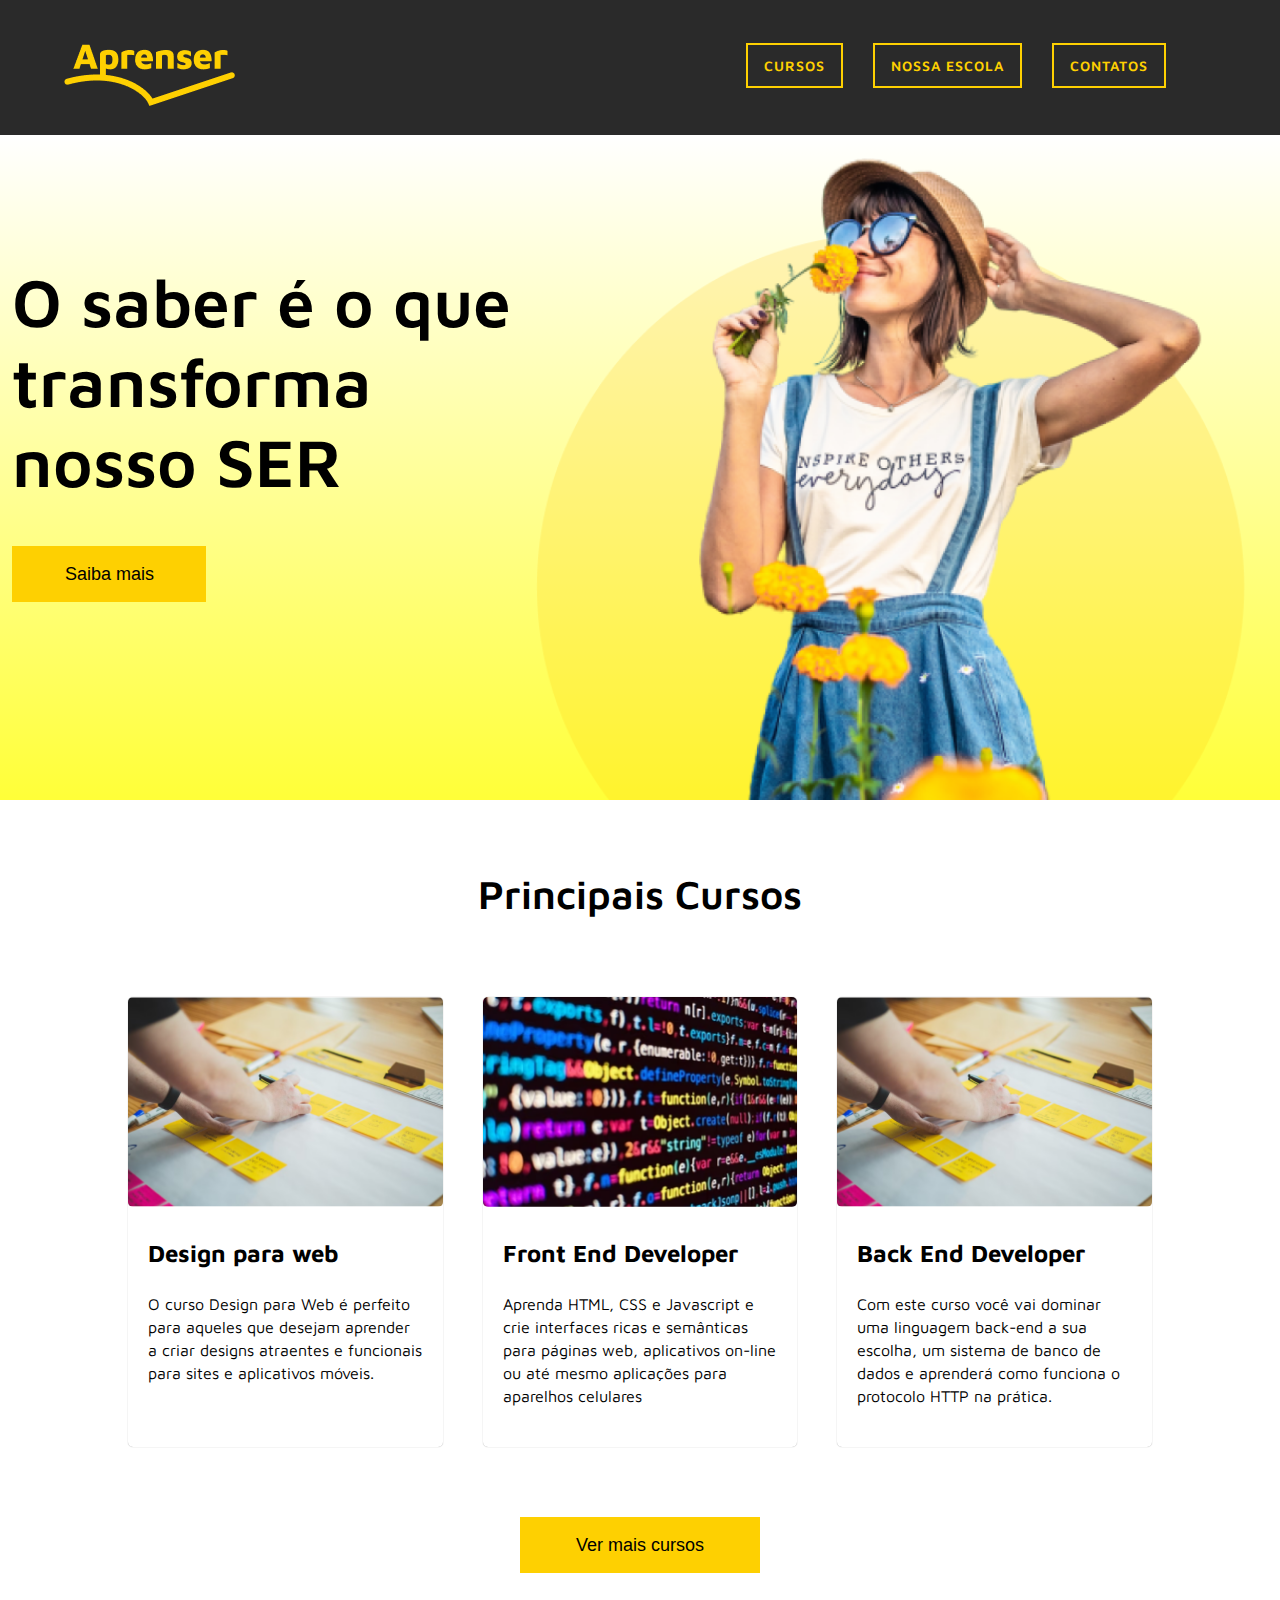
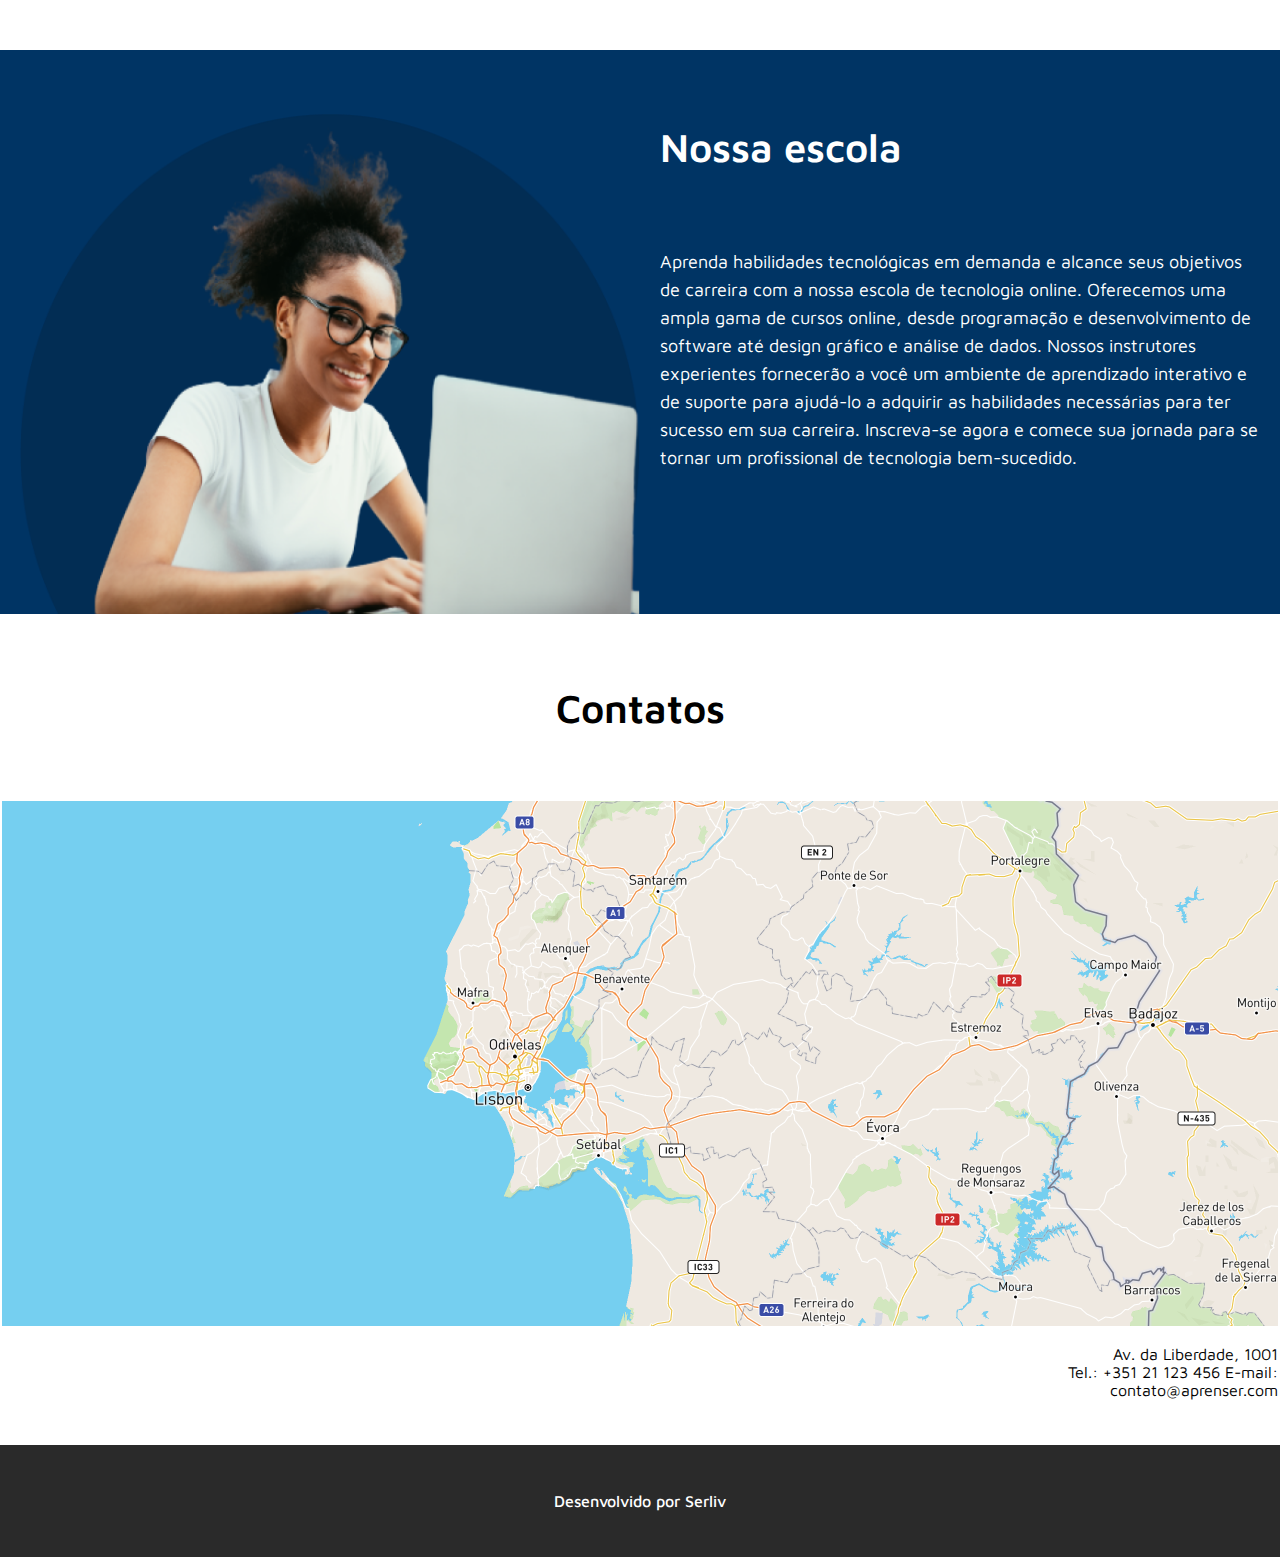
==== Aprenser/src/index.html @ c4a549ed "Projeto Aprenser" ====
<!DOCTYPE html>
<html lang="en">
<head>
  <meta charset="UTF-8">
  <meta name="viewport" content="width=device-width, initial-scale=1.0">
  <title>Aprenser</title>
  <link rel="stylesheet" href="./styles/styles.css">
</head>
<body>
  <main>
    <header class="header">
      <div class="header-content">
        <div class="header-content__img">
          <img src="./image/logoAprenser.png" alt="">
        </div>
        <nav class="header-content__nav">
          <ul>
            <li>Cursos</li>
            <li>Nossa Escola</li>
            <li>Contatos</li>
          </ul>
        </nav>
      </div>
    </header>
    <section class="main-container">
      <article class="main-container__header">
        <div class="main-container__header__title">
          <h1>O saber é o que <br> transforma <br> nosso SER</h1>
          <button>Saiba mais</button>
        </div>
        <img src="./image/HeroImage.png" alt="">
      </article>
    
      <article class="main-container__middle">
        <h2>Principais Cursos</h2>
        <div class="main-container__middle__items">
          <div class="main-container__middle__items__item">
            <img src="./image/curso-design.png" alt="">
            <div>
              <span>Design para web</span>
              <p>O curso Design para Web é perfeito para aqueles que desejam aprender a criar designs atraentes e funcionais
                para sites e
                aplicativos móveis.</p>
            </div>
          </div>
          <div class="main-container__middle__items__item">
            <img src="./image/curso-design-1.png" alt="">
            <div>
              <span>Front End Developer</span>
              <p>Aprenda HTML, CSS e Javascript e crie interfaces ricas e semânticas para páginas web, aplicativos on-line ou
                até mesmo
                aplicações para aparelhos celulares</p>
            </div>
          </div>
          <div class="main-container__middle__items__item">
            <img src="./image/curso-design.png" alt="">
            <div>
              <span>Back End Developer</span>
              <p>Com este curso você vai dominar uma linguagem back-end a sua escolha, um sistema de banco de dados e aprenderá
                como
                funciona o protocolo HTTP na prática.</p>
            </div>
          </div>
        </div>
        <div class="main-container__middle__button">
          <button>Ver mais cursos</button>
        </div>
      </article>
    
      <article class="main-container__bttmiddle">
        <div class="main-container__bttmiddle__content">
          <img src="./image/nossa-escola.png" alt="">
          <div>
            <h2>Nossa escola</h2>
            <p>Aprenda habilidades tecnológicas em demanda e alcance seus objetivos de carreira com a nossa escola de
              tecnologia
              online. Oferecemos uma ampla gama de cursos online, desde programação e desenvolvimento de software até design
              gráfico e
              análise de dados. Nossos instrutores experientes fornecerão a você um ambiente de aprendizado interativo e de
              suporte
              para ajudá-lo a adquirir as habilidades necessárias para ter sucesso em sua carreira. Inscreva-se agora e comece
              sua
              jornada para se tornar um profissional de tecnologia bem-sucedido.</p>
          </div>
        </div>
      </article>

      <article class="main-container__footermap">
        <h2>Contatos</h2>
        <div>
          <img src="./image//map.png" alt="">
          <p>Av. da Liberdade, 1001 <br> Tel.: +351 21 123 456 E-mail: contato@aprenser.com</p>
        </div>
        
      </article>
    </section>
  <footer class="footer">
    <span>Desenvolvido por Serliv</span>
  </footer>
</main>
</body>
</html>
---- Aprenser/src/styles/styles.css ----
@import url('https://fonts.googleapis.com/css2?family=Maven+Pro:wght@400..900&display=swap');

:root {
  --colorItens: #FED001;
  --colorSections: #2A2A2A;
}
body {
  font-family: "Maven Pro", sans-serif;
  font-style: normal;
  margin: 0;
}

h1,
h2,
h3,
h4,
li,
p,
span {
  user-select: none;
}


.header {
  background-color: var(--colorSections);
  width: 100%;
  height: 135px;
  display: flex;
  justify-content: center;
  align-items: center;
}

.header-content {
  display: flex;
  width: 90%;
  justify-content: space-between;
}

.header-content__nav {
  margin-right: 50px;
}

.header-content__nav ul {
  display: flex;
  gap: 30px;
  list-style: none;
  padding: 0;
  color: var(--colorItens);
}

.header-content__nav ul li {
  font-size: 14px;
  text-transform: uppercase;
  border: 2px solid;
  padding: 12px 16px;
  font-weight: 600;
  letter-spacing: 1px;
  cursor: pointer;
  user-select: none;
}

.main-container__header {
  width: 100%;
  height: 665px;
  display: flex;
  justify-content: space-around;
  background: linear-gradient(180deg, #FFFFFF 0%, #FFFF38 100%);
}
.main-container__header__title {
  margin-top: 80px;
}
.main-container__header__title h1 {
  font-size: 68px;
  font-weight: 600;
}

.main-container__header__title button {
  width: 194px;
  height: 56px;
  font-family: Roboto, sans-serif;
  font-size: 18px;
  border: 0px;
  cursor: pointer;
  background-color: var(--colorItens);
}

.main-container__middle {
  display: flex;
  flex-direction: column;
  align-items: center;
  width: 100%;
  height: 850px;
}

.main-container__middle h2 {
  font-size: 40px;
  font-weight: 600;
  font-style: normal;
  margin-top: 70px;
  margin-bottom: 80px;
}

.main-container__middle__items {
  display: flex;
  width: 80%;
  justify-content: center;
  gap: 40px;
}

.main-container__middle__items__item {
  display: flex;
  flex-direction: column;
  background-color: white;
  width: 400px;
  height: 450px;
  border-radius: 5px;
  box-shadow: 0px 0px 1px rgba(0, 0, 0,0.4);
}

.main-container__middle__items__item img { 
  width: 100%;
  height: 210px;
  border-radius: 5px;
  object-fit: cover;
}

.main-container__middle__items__item div { 
  display: flex;
  flex-direction: column;
  padding: 20px;
  margin-top: 12px;
}

.main-container__middle__items__item div span {
  font-size: 24px;
  font-weight: 700;
  margin-bottom: 10px;
}

.main-container__middle__items__item div p {
  font-size: 16px;
  font-weight: normal;
  line-height: 23px;

}


.main-container__middle__button button {
  margin-top: 70px;
  width: 240px;
  height: 56px;
  font-size: 18px;
  font-weight: 800px;
  border: 0px;
  background-color: var(--colorItens);
  cursor: pointer;
}

.main-container__bttmiddle__content {
  width: 100%;
  height: 564px;
  display: flex;
  background-color: #003464;
  justify-content: space-evenly;
}

.main-container__bttmiddle__content img {
  margin-top: auto;
  width: 620px;
  height: 500px;
}


.main-container__bttmiddle__content div {
  display: flex;
  flex-direction: column;
  width: 600px;
  margin-top: 40px;
  color: #fff;
}

.main-container__bttmiddle__content div h2 {
  font-size: 40px;
  font-weight: 600;
  margin-bottom: 60px;

}

.main-container__bttmiddle__content div p {
  font-size: 18px;
  line-height: 28px;
}

.main-container__footermap {
  display: flex;
  flex-direction: column;
  align-items: center;
  margin-bottom: 30px;
}

.main-container__footermap h2 {
  font-size: 40px;
  font-weight: 600;
  margin-top: 70px;
  margin-bottom: 70px;

}

.main-container__footermap p {
  margin-left: auto;
  width: 220px;
  text-align: end;
}

.footer {
  width: 100%;
  display: flex;
  justify-content: center;
  align-items: center;
  height: 112px;
  background-color: var(--colorSections);
  color: #fff;
  font-size: 16px;
  font-weight: 500;
}
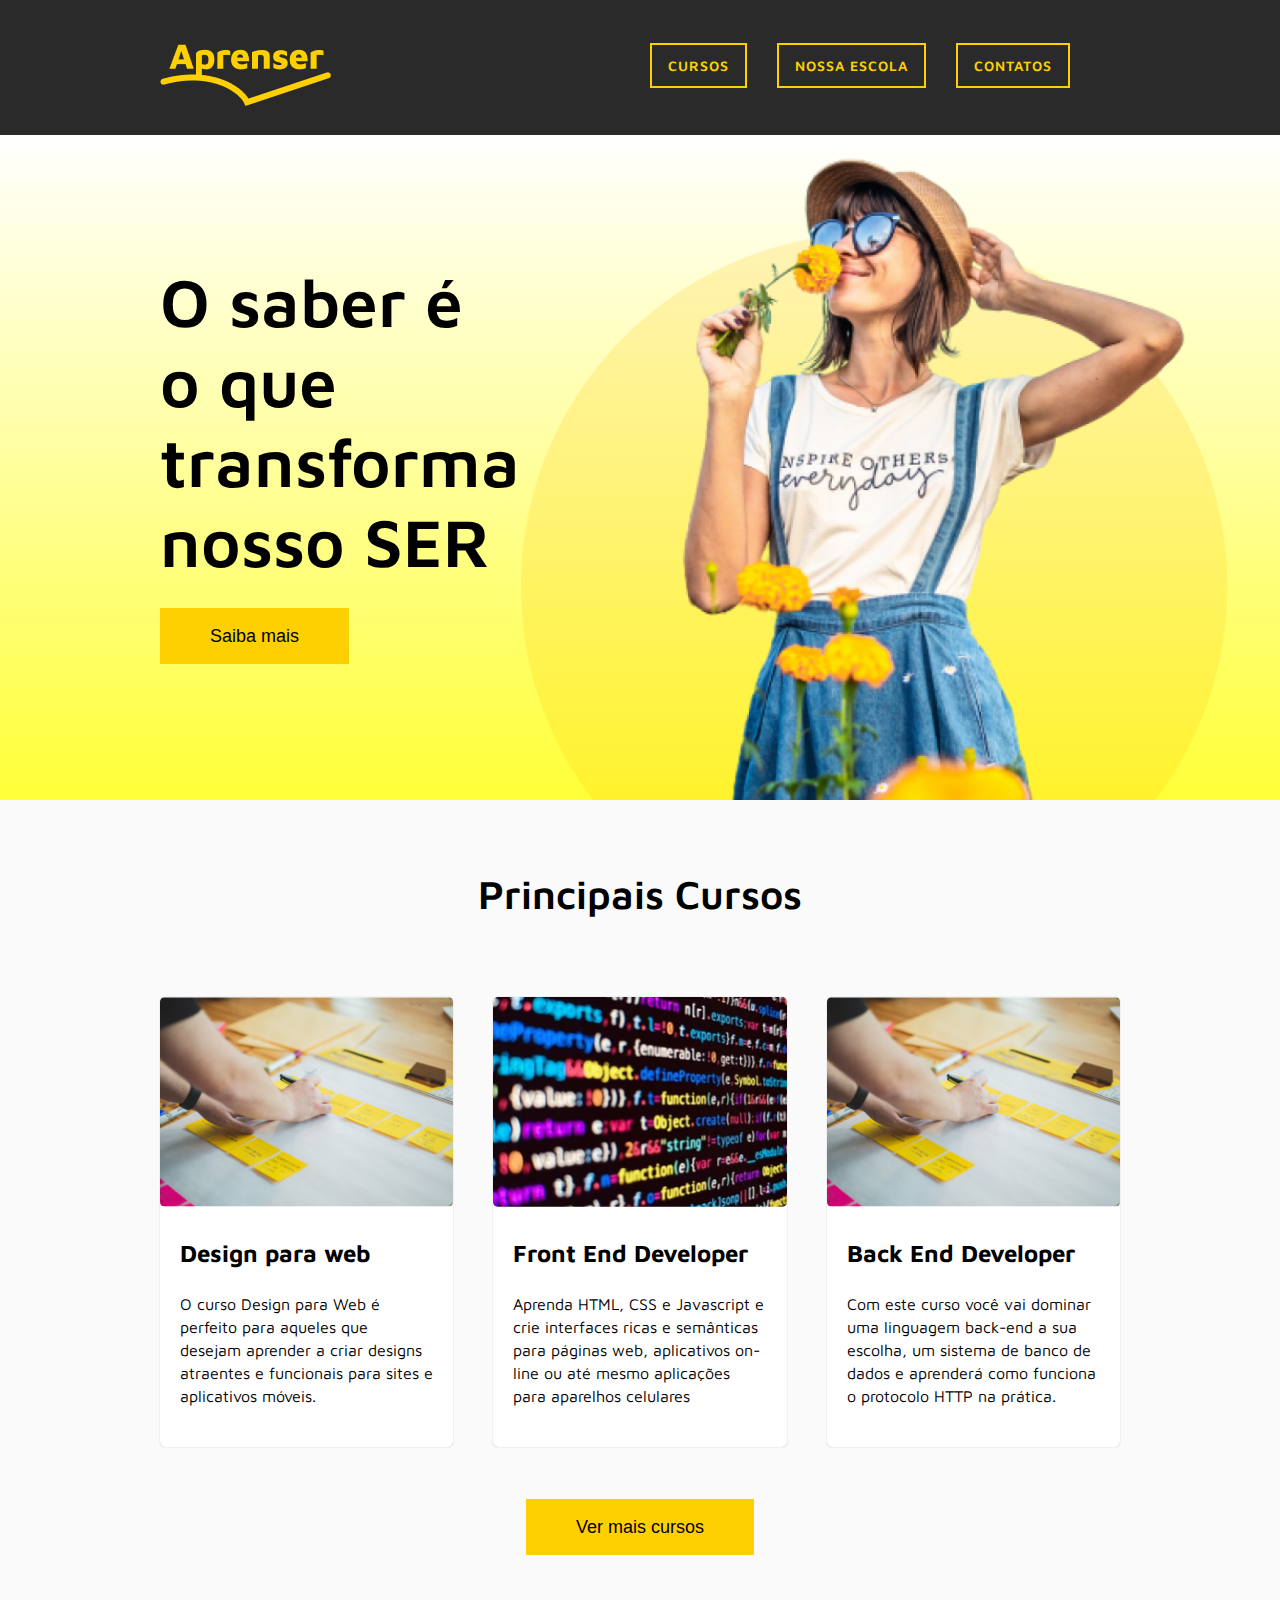
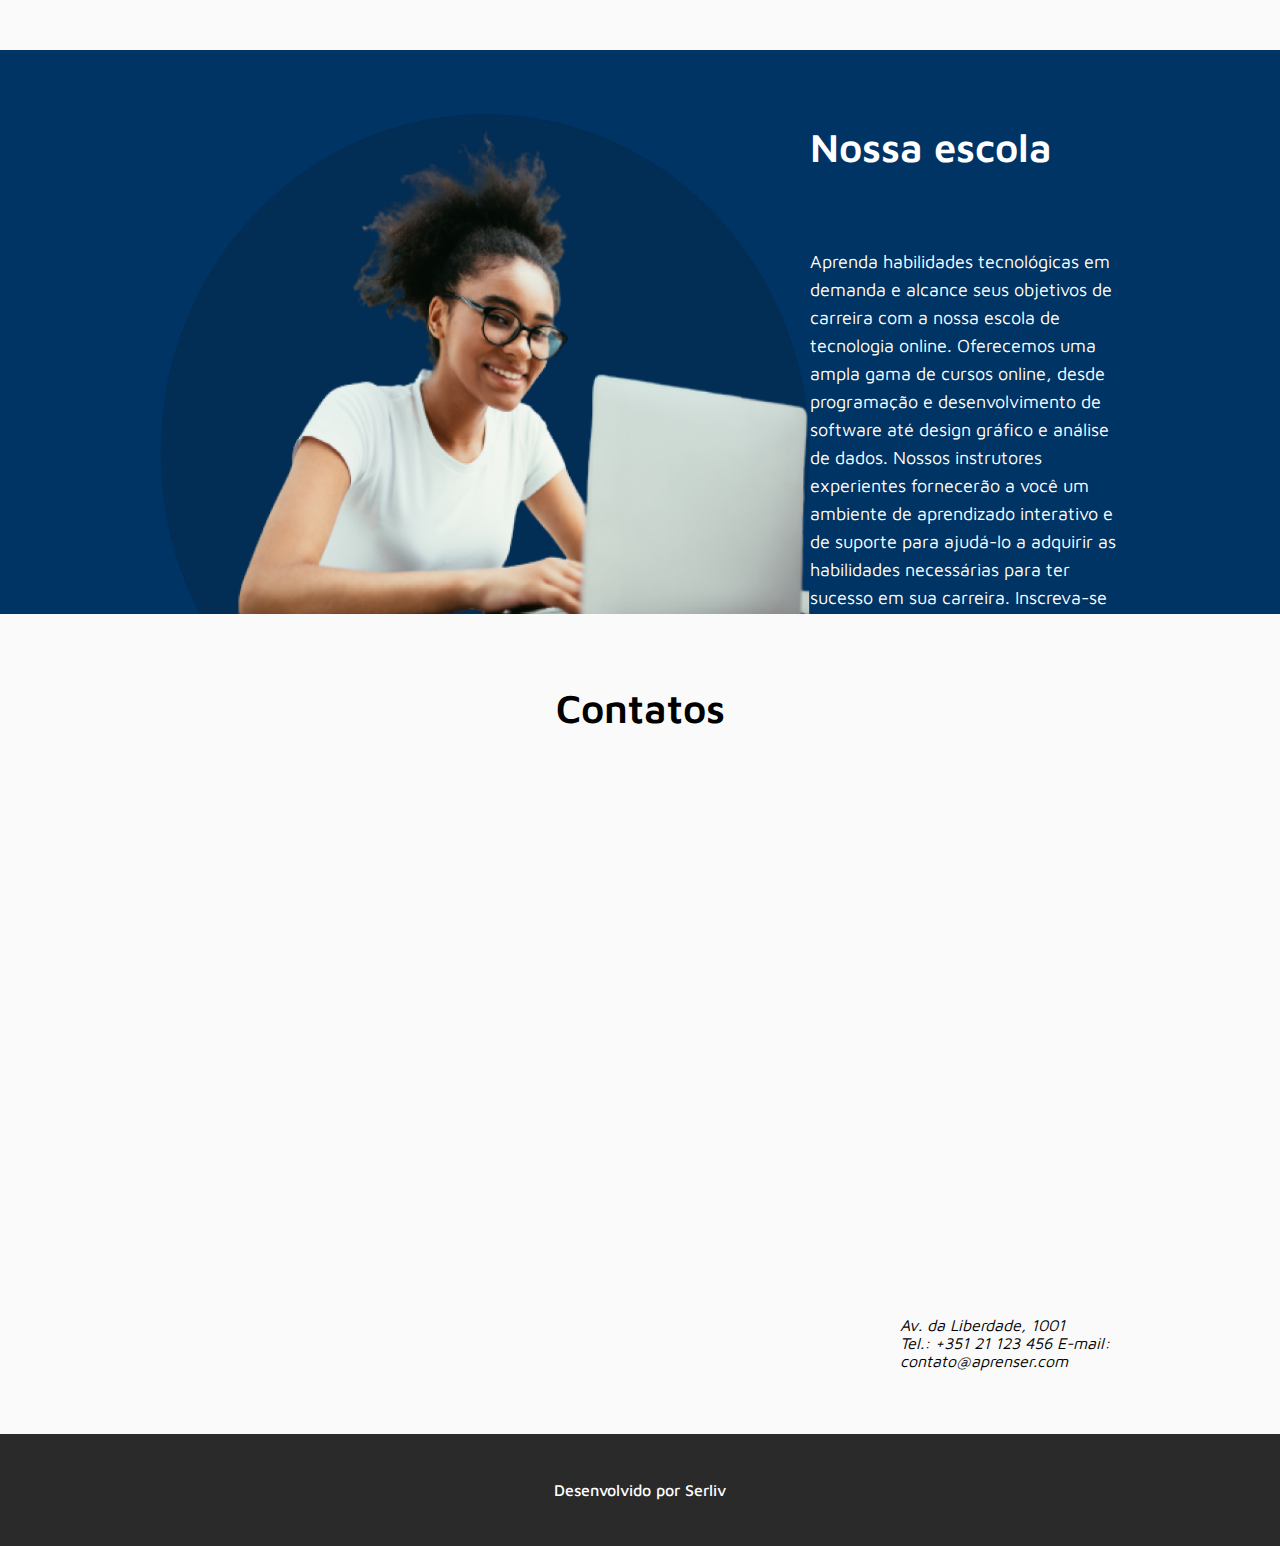
==== commit 9b56dd93: "fix projects" ====
--- a/Aprenser/src/index.html
+++ b/Aprenser/src/index.html
@@ -7,96 +7,99 @@
   <link rel="stylesheet" href="./styles/styles.css">
 </head>
 <body>
-  <main>
-    <header class="header">
-      <div class="header-content">
-        <div class="header-content__img">
-          <img src="./image/logoAprenser.png" alt="">
-        </div>
-        <nav class="header-content__nav">
-          <ul>
-            <li>Cursos</li>
-            <li>Nossa Escola</li>
-            <li>Contatos</li>
-          </ul>
-        </nav>
+  <header class="header container-fixed">
+    <div class="header-content">
+      <div class="header-content__img">
+        <img src="./image/logoAprenser.png" alt="">
       </div>
-    </header>
-    <section class="main-container">
-      <article class="main-container__header">
+      <nav class="header-content__nav">
+        <ul>
+          <li> <a href="#cursos">Cursos</a></li>
+          <li> <a href="#escola">Nossa Escola</a></li>
+          <li> <a href="#contatos">Contatos</a></li>
+        </ul>
+      </nav>
+    </div>
+  </header>
+  <main class="main-container">
+    <section class="main-container__header">
+      <div class="main-container__header__content">
         <div class="main-container__header__title">
           <h1>O saber é o que <br> transforma <br> nosso SER</h1>
-          <button>Saiba mais</button>
+          <a href="" class="btn">Saiba mais</a>
         </div>
         <img src="./image/HeroImage.png" alt="">
-      </article>
-    
-      <article class="main-container__middle">
-        <h2>Principais Cursos</h2>
-        <div class="main-container__middle__items">
-          <div class="main-container__middle__items__item">
-            <img src="./image/curso-design.png" alt="">
-            <div>
-              <span>Design para web</span>
-              <p>O curso Design para Web é perfeito para aqueles que desejam aprender a criar designs atraentes e funcionais
-                para sites e
-                aplicativos móveis.</p>
-            </div>
-          </div>
-          <div class="main-container__middle__items__item">
-            <img src="./image/curso-design-1.png" alt="">
-            <div>
-              <span>Front End Developer</span>
-              <p>Aprenda HTML, CSS e Javascript e crie interfaces ricas e semânticas para páginas web, aplicativos on-line ou
-                até mesmo
-                aplicações para aparelhos celulares</p>
-            </div>
-          </div>
-          <div class="main-container__middle__items__item">
-            <img src="./image/curso-design.png" alt="">
-            <div>
-              <span>Back End Developer</span>
-              <p>Com este curso você vai dominar uma linguagem back-end a sua escolha, um sistema de banco de dados e aprenderá
-                como
-                funciona o protocolo HTTP na prática.</p>
-            </div>
+      </div>
+    </section>
+  
+    <section id="cursos" class="main-container__middle">
+      <h2>Principais Cursos</h2>
+      <div class="main-container__middle__items">
+        <div class="main-container__middle__items__item">
+          <img src="./image/curso-design.png" alt="">
+          <div>
+            <span>Design para web</span>
+            <p>O curso Design para Web é perfeito para aqueles que desejam aprender a criar designs atraentes e funcionais
+              para sites e
+              aplicativos móveis.</p>
           </div>
         </div>
-        <div class="main-container__middle__button">
-          <button>Ver mais cursos</button>
-        </div>
-      </article>
-    
-      <article class="main-container__bttmiddle">
-        <div class="main-container__bttmiddle__content">
-          <img src="./image/nossa-escola.png" alt="">
+        <div class="main-container__middle__items__item">
+          <img src="./image/curso-design-1.png" alt="">
           <div>
-            <h2>Nossa escola</h2>
-            <p>Aprenda habilidades tecnológicas em demanda e alcance seus objetivos de carreira com a nossa escola de
-              tecnologia
-              online. Oferecemos uma ampla gama de cursos online, desde programação e desenvolvimento de software até design
-              gráfico e
-              análise de dados. Nossos instrutores experientes fornecerão a você um ambiente de aprendizado interativo e de
-              suporte
-              para ajudá-lo a adquirir as habilidades necessárias para ter sucesso em sua carreira. Inscreva-se agora e comece
-              sua
-              jornada para se tornar um profissional de tecnologia bem-sucedido.</p>
+            <span>Front End Developer</span>
+            <p>Aprenda HTML, CSS e Javascript e crie interfaces ricas e semânticas para páginas web, aplicativos on-line ou
+              até mesmo
+              aplicações para aparelhos celulares</p>
           </div>
         </div>
-      </article>
+        <div class="main-container__middle__items__item">
+          <img src="./image/curso-design.png" alt="">
+          <div>
+            <span>Back End Developer</span>
+            <p>Com este curso você vai dominar uma linguagem back-end a sua escolha, um sistema de banco de dados e aprenderá
+              como
+              funciona o protocolo HTTP na prática.</p>
+          </div>
+        </div>
+      </div>
+      <div class="main-container__middle__button">
+        <a href="" class="btn">Ver mais cursos</a>
+      </div>
+    </section>
+  
+    <section id="escola" class="main-container__bttmiddle">
+      <div class="main-container__bttmiddle__content">
+        <img src="./image/nossa-escola.png" alt="">
+        <div>
+          <h2>Nossa escola</h2>
+          <p>Aprenda habilidades tecnológicas em demanda e alcance seus objetivos de carreira com a nossa escola de
+            tecnologia
+            online. Oferecemos uma ampla gama de cursos online, desde programação e desenvolvimento de software até design
+            gráfico e
+            análise de dados. Nossos instrutores experientes fornecerão a você um ambiente de aprendizado interativo e de
+            suporte
+            para ajudá-lo a adquirir as habilidades necessárias para ter sucesso em sua carreira. Inscreva-se agora e comece
+            sua
+            jornada para se tornar um profissional de tecnologia bem-sucedido.</p>
+        </div>
+      </div>
+    </section>
 
-      <article class="main-container__footermap">
+    <section  id="contatos" class="main-container__footermap">
+      <div class="main-container__footermap__content"> 
         <h2>Contatos</h2>
-        <div>
-          <img src="./image//map.png" alt="">
-          <p>Av. da Liberdade, 1001 <br> Tel.: +351 21 123 456 E-mail: contato@aprenser.com</p>
-        </div>
-        
-      </article>
+        <iframe
+          src="https://www.google.com/maps/embed?pb=!1m14!1m12!1m3!1d58515.12413403805!2d-46.679680732956754!3d-23.56142974991786!2m3!1f0!2f0!3f0!3m2!1i1024!2i768!4f13.1!5e0!3m2!1spt-BR!2sbr!4v1726087506452!5m2!1spt-BR!2sbr"
+          width="100%" height="500" style="border:0;" allowfullscreen="" loading="lazy"
+          referrerpolicy="no-referrer-when-downgrade"></iframe>
+        <address>Av. da Liberdade, 1001 <br> Tel.: +351 21 123 456 E-mail: contato@aprenser.com</address>
+      </div>        
     </section>
+  </main>
   <footer class="footer">
     <span>Desenvolvido por Serliv</span>
   </footer>
-</main>
+
 </body>
 </html>--- a/Aprenser/src/styles/styles.css
+++ b/Aprenser/src/styles/styles.css
@@ -30,9 +30,19 @@
   align-items: center;
 }
 
+.container-fixed {
+  position: sticky;
+  width: 100%;
+  top: 0;
+  left: 0;
+}
+
+.main-container {
+  margin: 0;
+}
 .header-content {
   display: flex;
-  width: 90%;
+  width: 75%;
   justify-content: space-between;
 }
 
@@ -59,13 +69,32 @@
   user-select: none;
 }
 
+.header-content__nav ul li a{
+  color: var(--colorItens);
+  text-decoration: none;
+}
+
+.main-container {
+  width: 100%;
+  display: flex;
+  flex-direction: column;
+  align-items: center;
+}
+
 .main-container__header {
   width: 100%;
+  display: flex;
+  justify-content: center;
+  background-image: linear-gradient(180deg, #FFFFFF 0%, #FFFF38 100%);
+}
+
+.main-container__header__content {
   height: 665px;
   display: flex;
-  justify-content: space-around;
-  background: linear-gradient(180deg, #FFFFFF 0%, #FFFF38 100%);
-}
+  justify-content: space-between;
+  width: 75%;
+}
+
 .main-container__header__title {
   margin-top: 80px;
 }
@@ -74,13 +103,14 @@
   font-weight: 600;
 }
 
-.main-container__header__title button {
-  width: 194px;
-  height: 56px;
+.btn {
+  padding: 18px 50px;
   font-family: Roboto, sans-serif;
   font-size: 18px;
   border: 0px;
   cursor: pointer;
+  color: #000;
+  text-decoration: none;
   background-color: var(--colorItens);
 }
 
@@ -89,6 +119,7 @@
   flex-direction: column;
   align-items: center;
   width: 100%;
+  background-color: #fafafa;
   height: 850px;
 }
 
@@ -102,7 +133,7 @@
 
 .main-container__middle__items {
   display: flex;
-  width: 80%;
+  width: 75%;
   justify-content: center;
   gap: 40px;
 }
@@ -145,28 +176,27 @@
 }
 
 
-.main-container__middle__button button {
+.main-container__middle__button {
   margin-top: 70px;
-  width: 240px;
-  height: 56px;
-  font-size: 18px;
-  font-weight: 800px;
-  border: 0px;
-  background-color: var(--colorItens);
-  cursor: pointer;
-}
-
+}
+
+.main-container__bttmiddle {
+  width: 100%;
+  display: flex;
+  justify-content: center;
+  background-color: #003464;
+}
 .main-container__bttmiddle__content {
-  width: 100%;
+  width: 75%;
   height: 564px;
   display: flex;
-  background-color: #003464;
-  justify-content: space-evenly;
+
+  justify-content: space-between;
 }
 
 .main-container__bttmiddle__content img {
   margin-top: auto;
-  width: 620px;
+  width: 650px;
   height: 500px;
 }
 
@@ -192,10 +222,18 @@
 }
 
 .main-container__footermap {
-  display: flex;
-  flex-direction: column;
-  align-items: center;
-  margin-bottom: 30px;
+  width: 100%;
+  display: flex;
+  justify-content: center;
+  background-color: #fafafa;
+  padding-bottom: 6cap;
+}
+
+.main-container__footermap__content {
+  display: flex;
+  width: 75%;
+  flex-direction: column;
+  align-items: center;
 }
 
 .main-container__footermap h2 {
@@ -206,10 +244,10 @@
 
 }
 
-.main-container__footermap p {
+.main-container__footermap address {
   margin-left: auto;
   width: 220px;
-  text-align: end;
+  margin-top: 15px;
 }
 
 .footer {
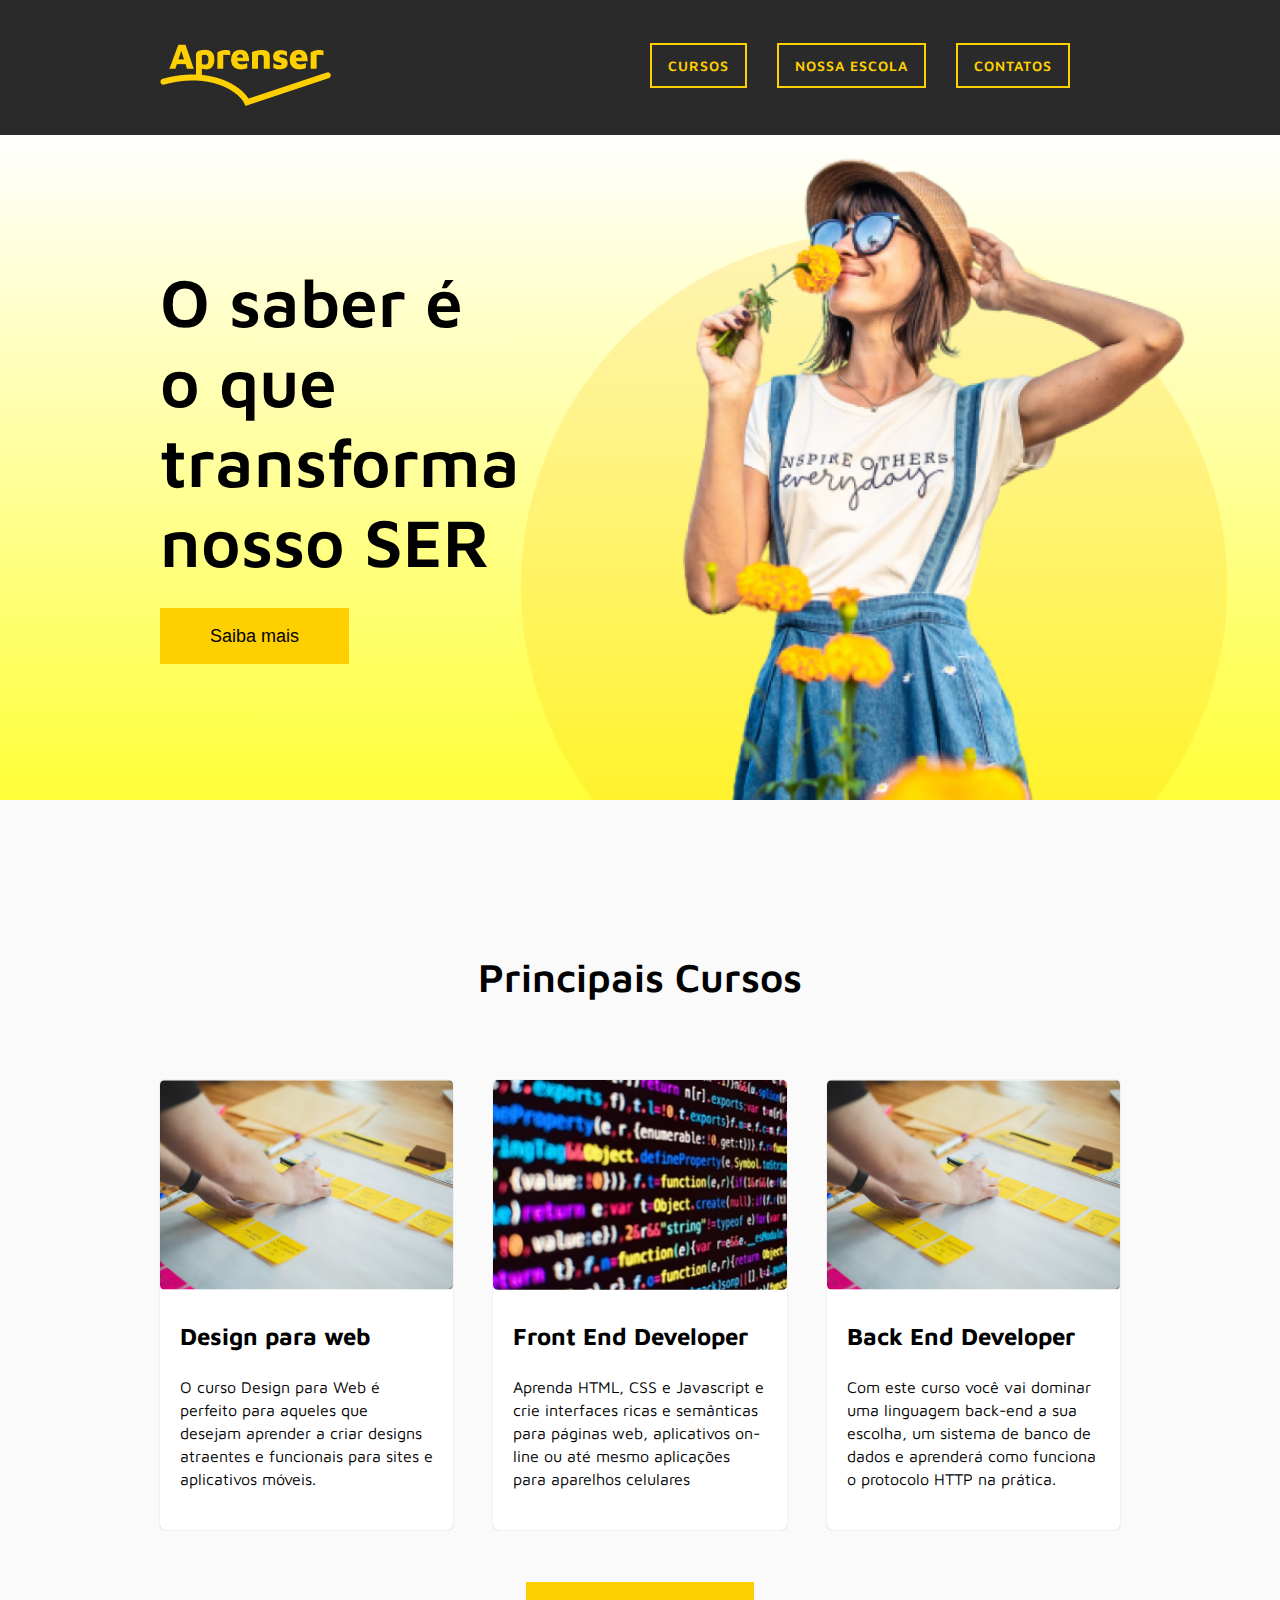
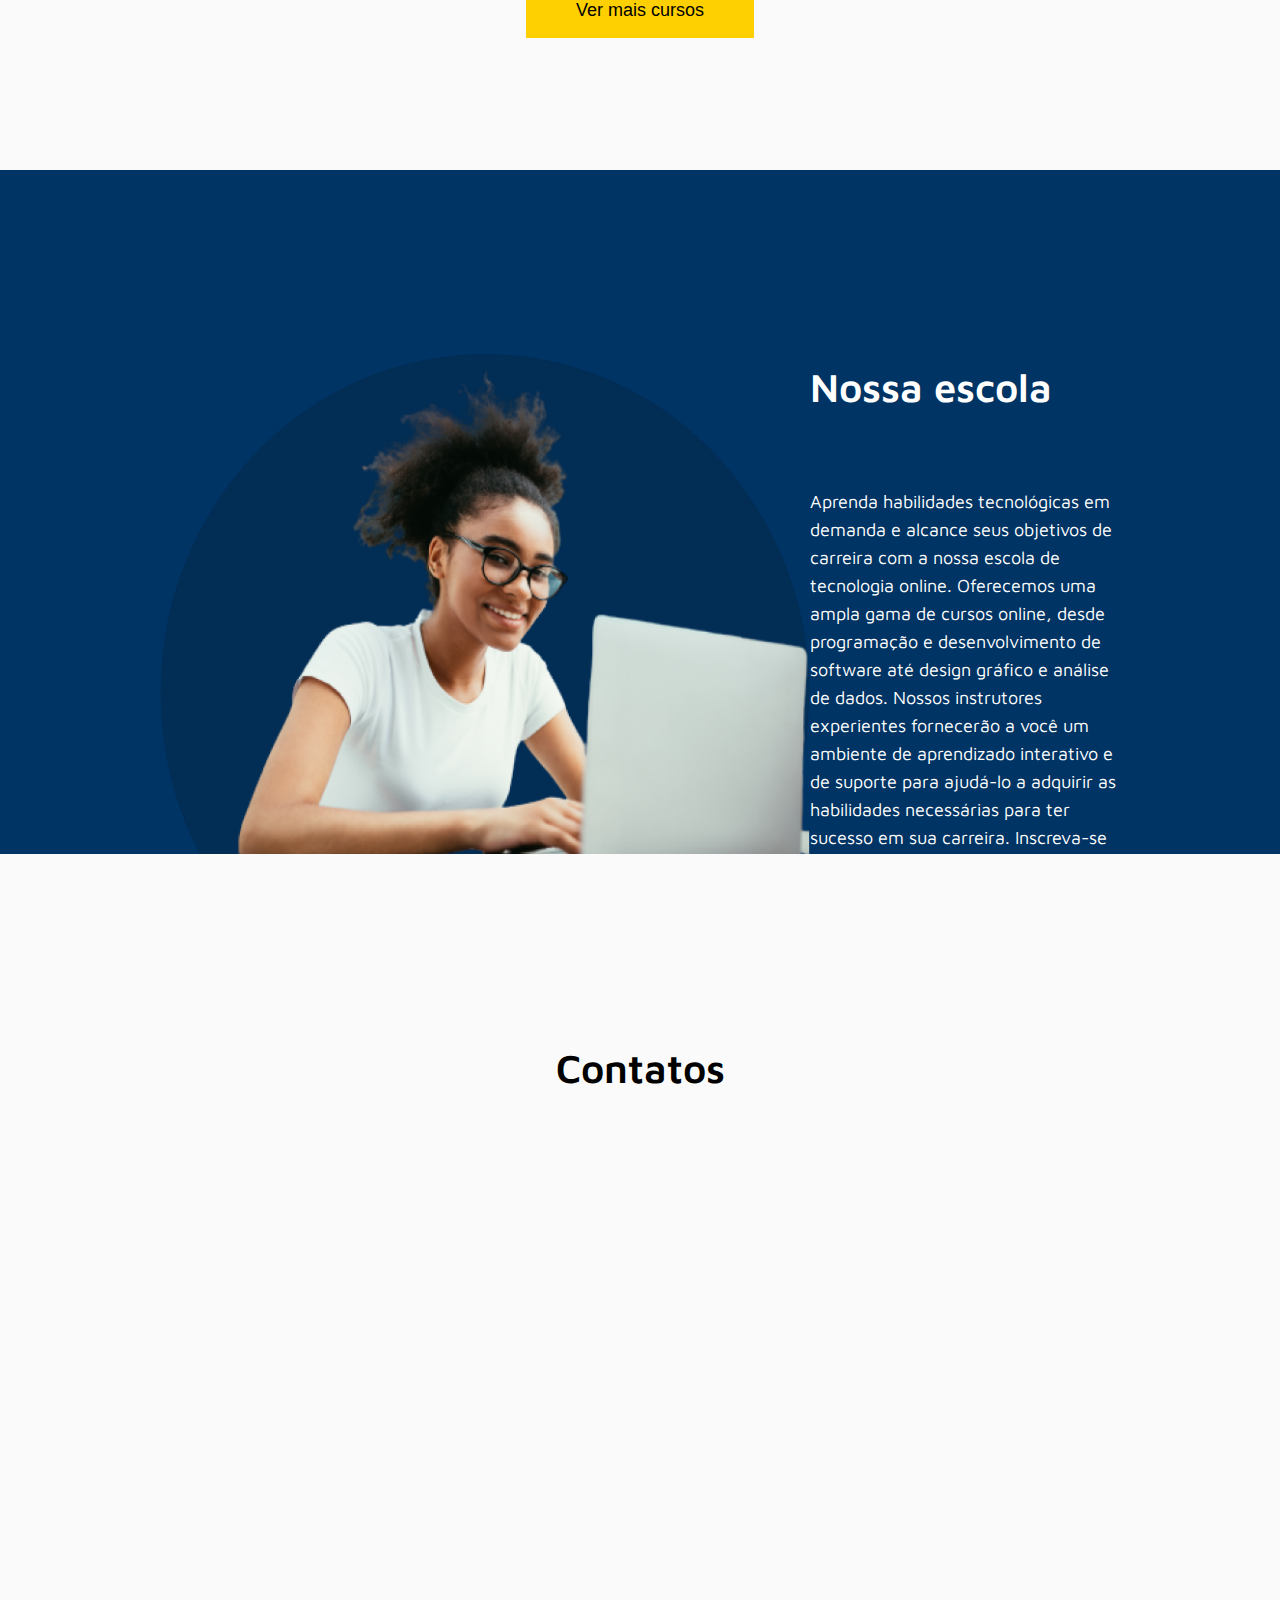
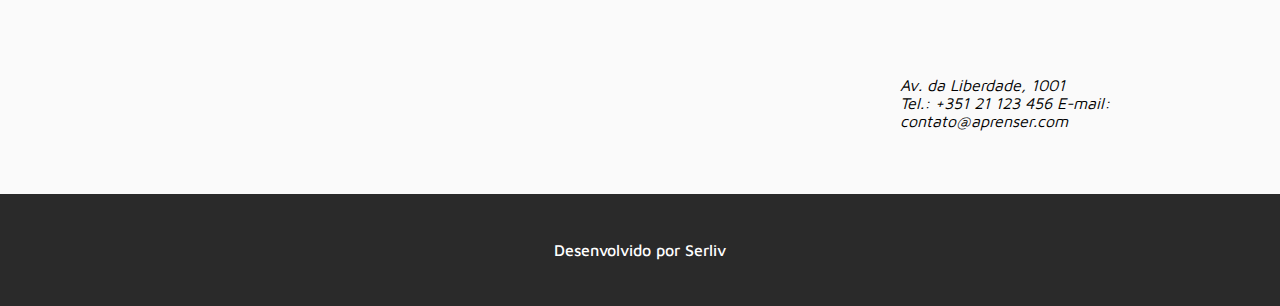
==== commit baab008d: "padded fix" ====
--- a/Aprenser/src/index.html
+++ b/Aprenser/src/index.html
@@ -32,7 +32,7 @@
       </div>
     </section>
   
-    <section id="cursos" class="main-container__middle">
+    <section id="cursos" class="main-container__middle container-padded">
       <h2>Principais Cursos</h2>
       <div class="main-container__middle__items">
         <div class="main-container__middle__items__item">
@@ -68,7 +68,7 @@
       </div>
     </section>
   
-    <section id="escola" class="main-container__bttmiddle">
+    <section id="escola" class="main-container__bttmiddle container-padded">
       <div class="main-container__bttmiddle__content">
         <img src="./image/nossa-escola.png" alt="">
         <div>
@@ -86,7 +86,7 @@
       </div>
     </section>
 
-    <section  id="contatos" class="main-container__footermap">
+    <section  id="contatos" class="main-container__footermap container-padded">
       <div class="main-container__footermap__content"> 
         <h2>Contatos</h2>
         <iframe
--- a/Aprenser/src/styles/styles.css
+++ b/Aprenser/src/styles/styles.css
@@ -123,11 +123,14 @@
   height: 850px;
 }
 
+.container-padded {
+  padding: 120px 0 0;
+}
+
 .main-container__middle h2 {
   font-size: 40px;
   font-weight: 600;
   font-style: normal;
-  margin-top: 70px;
   margin-bottom: 80px;
 }
 
